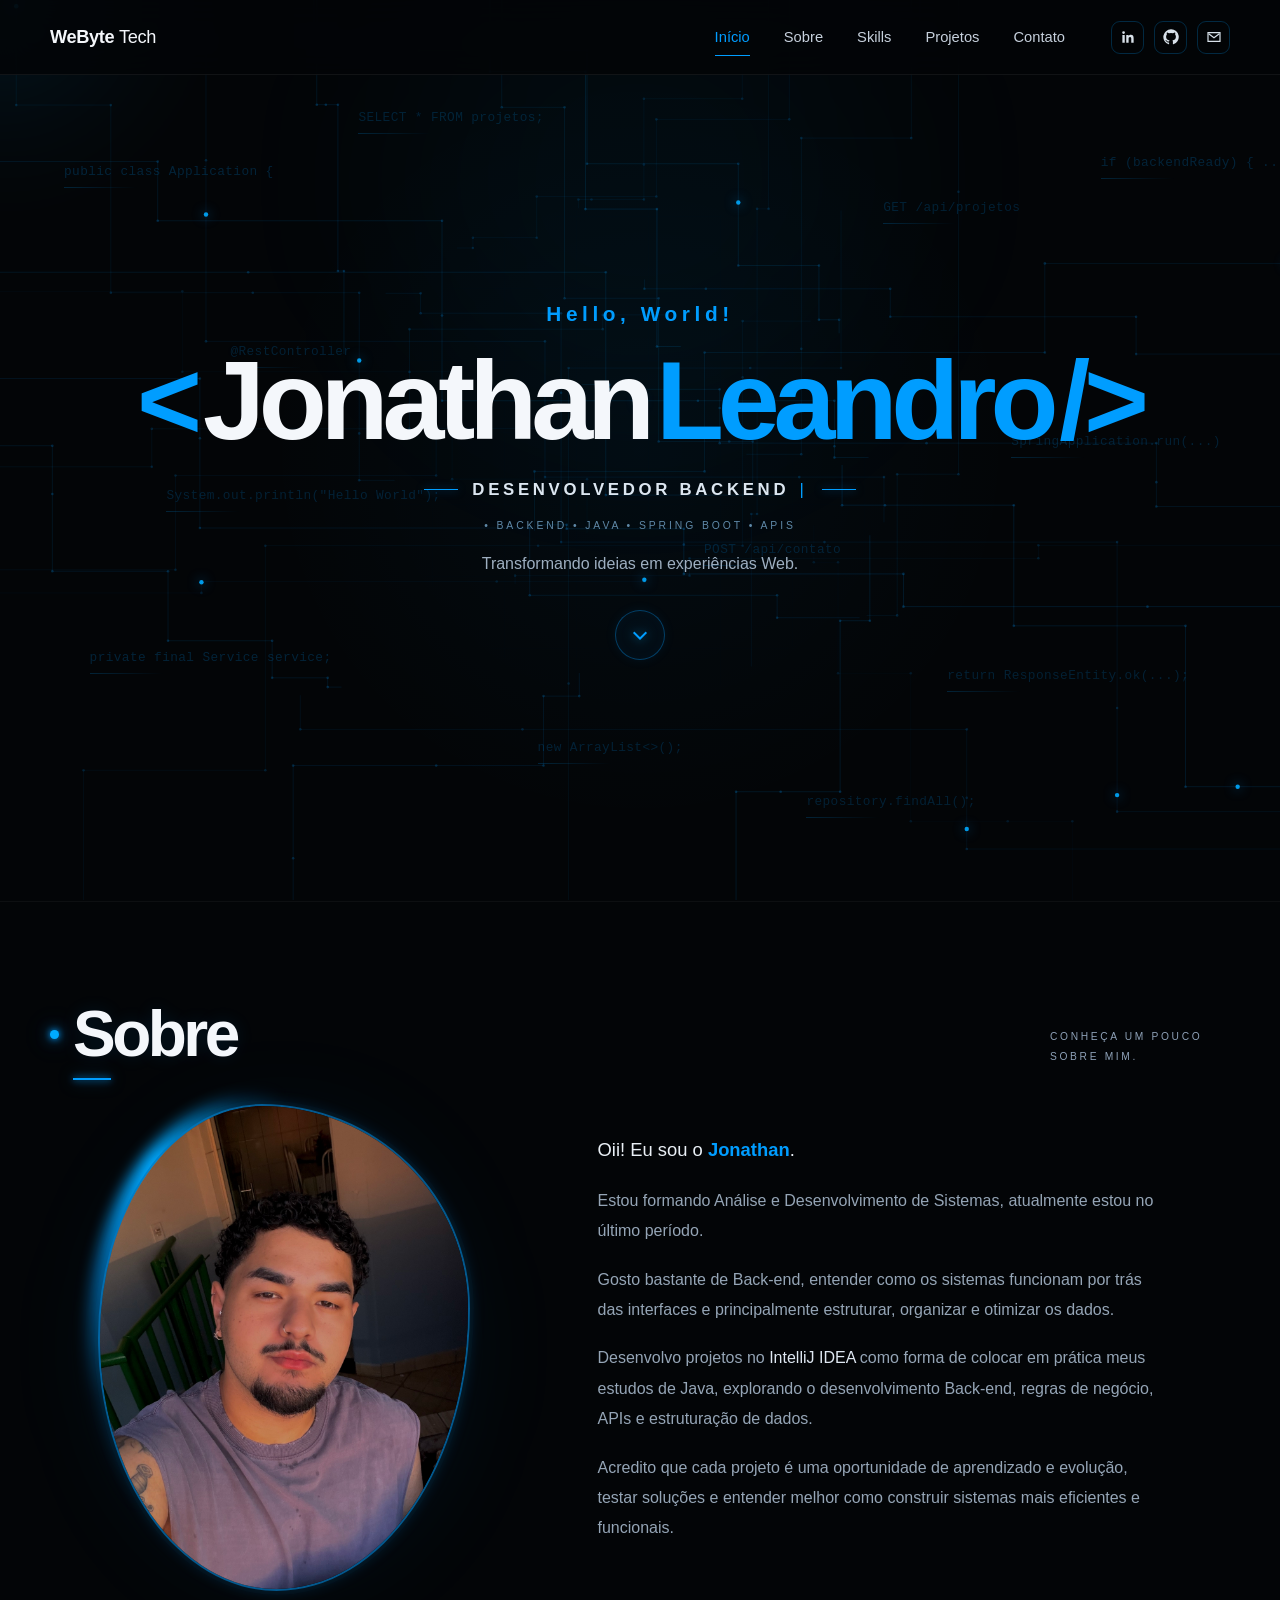
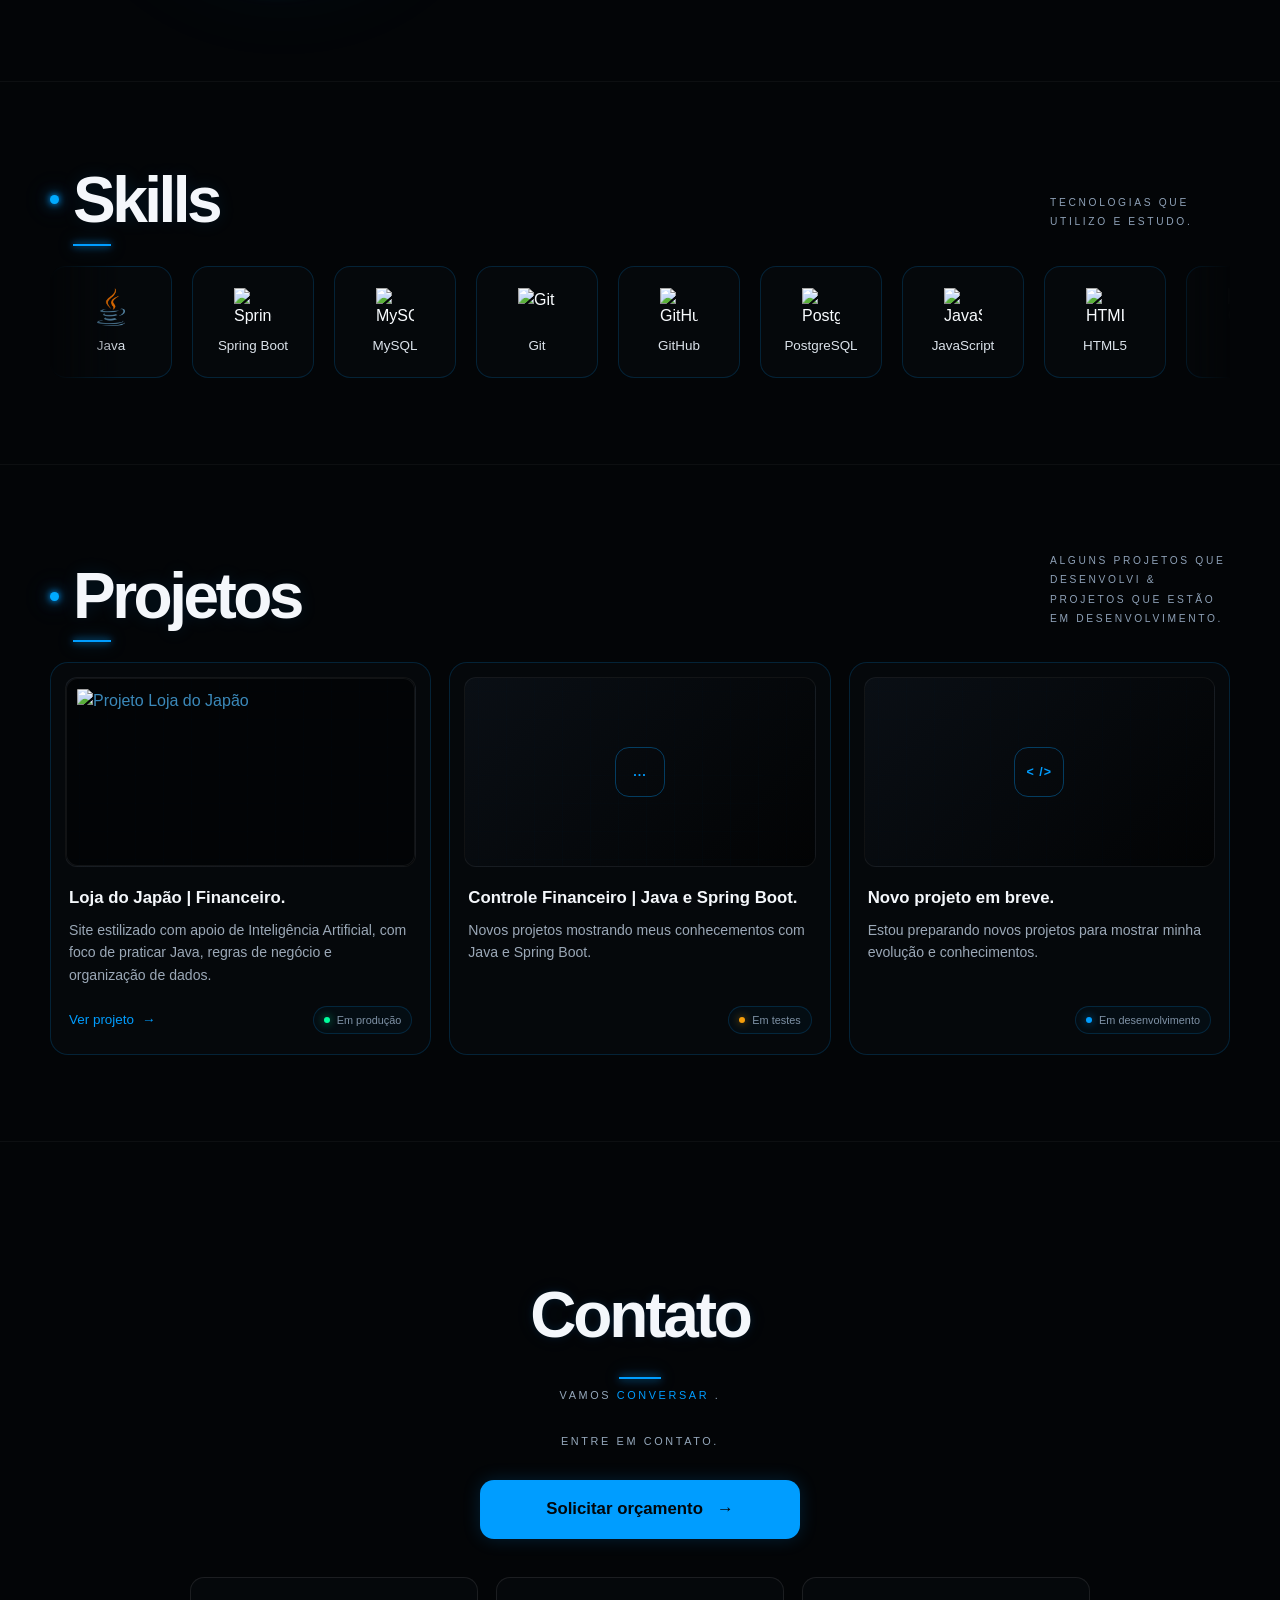
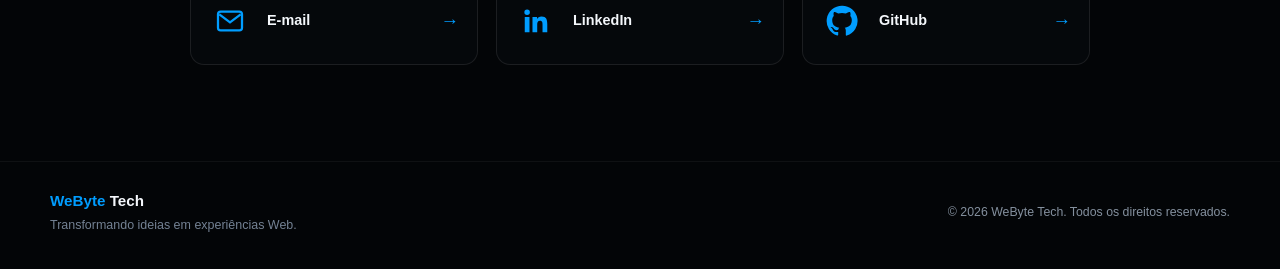
==== index.html @ cf33642e "faveicon att logo faveicon" ====
<!DOCTYPE html>
<html lang="pt-BR">

<head>
  <meta charset="UTF-8" />
  <meta name="viewport" content="width=device-width, initial-scale=1.0" />

  <meta
    name="description"
    content="Portfólio WeByte Tech — Desenvolvedor Backend Java."
  />

  <title>WeByteTech - Transformando Ideias em Experiências Web</title>

  <link rel="stylesheet" href="css/style.css" />
  <link rel="icon" href="imagens/Logotipo/logotipo_webyte.png" type="image/x-icon" />
</head>

<body>

  <div class="mouse-glow"></div>

  <!-- =========================
       FUNDO TECNOLÓGICO
  ========================== -->
  <div class="code-bg" aria-hidden="true">
    <canvas id="tech-background"></canvas>
  </div>


  <!-- =========================
       HEADER
  ========================== -->
  <header class="header">

    <div class="container nav">

      <!-- Logo -->
      <a
        class="brand"
        href="#inicio"
        aria-label="WeByte Tech"
      >

        <span>
          <span class="brand-blue">WeByte</span>
          <span class="brand-light">Tech</span>
        </span>
      </a>


      <!-- Menu -->
      <nav
        class="menu"
        aria-label="Navegação principal"
      >

        <a
          class="active"
          href="#inicio"
        >
          Início
        </a>

        <a href="#sobre">
          Sobre
        </a>

        <a href="#skills">
          Skills
        </a>

        <a href="#projetos">
          Projetos
        </a>

        <a href="#contato">
          Contato
        </a>

      </nav>


      <!-- Redes sociais -->
      <div
        class="header-socials"
        aria-label="Redes sociais"
      >

        <!-- LinkedIn -->
        <a
          class="header-social"
          href="https://www.linkedin.com/in/jonathan-leandroo"
          aria-label="LinkedIn"
        >

          <svg
            viewBox="0 0 24 24"
            aria-hidden="true"
          >
            <path
              d="M20.45 20.45h-3.56v-5.57c0-1.33-.03-3.04-1.85-3.04-1.85 0-2.13 1.45-2.13 2.94v5.67H9.36V9h3.41v1.56h.05c.47-.9 1.64-1.85 3.37-1.85 3.6 0 4.26 2.37 4.26 5.45v6.29zM5.34 7.43a2.07 2.07 0 1 1 0-4.14 2.07 2.07 0 0 1 0 4.14zM3.56 20.45h3.56V9H3.56v11.45z"
            />
          </svg>

        </a>


        <!-- GitHub -->
        <a
          class="header-social"
          href="https://github.com/jonathanleandroo"
          aria-label="GitHub"
        >

          <svg
            viewBox="0 0 24 24"
            aria-hidden="true"
          >
            <path
              d="M12 .5a11.5 11.5 0 0 0-3.64 22.41c.58.1.79-.25.79-.56v-2.16c-3.22.7-3.9-1.38-3.9-1.38-.53-1.34-1.28-1.7-1.28-1.7-1.05-.72.08-.7.08-.7 1.16.08 1.77 1.19 1.77 1.19 1.03 1.77 2.71 1.26 3.37.96.1-.75.4-1.26.74-1.55-2.57-.29-5.28-1.28-5.28-5.7 0-1.26.45-2.28 1.19-3.08-.12-.29-.52-1.46.11-3.04 0 0 .97-.31 3.17 1.18a10.9 10.9 0 0 1 5.77 0c2.2-1.49 3.17-1.18 3.17-1.18.63 1.58.23 2.75.11 3.04.74.8 1.19 1.82 1.19 3.08 0 4.43-2.72 5.4-5.3 5.69.42.36.79 1.08.79 2.18v3.23c0 .31.21.66.8.55A11.5 11.5 0 0 0 12 .5z"
            />
          </svg>

        </a>


        <!-- Gmail -->
        <a
          class="header-social"
          href="mailto:webytetech@outlook.com"
          aria-label="Gmail"
        >

          <svg
            class="mail-icon"
            viewBox="0 0 24 24"
            aria-hidden="true"
          >
            <path d="M3 5.5h18v13H3z" />
            <path d="m4 7 8 6 8-6" />
          </svg>

        </a>

      </div>

    </div>

  </header>


  <main>


    <!-- =========================
     INÍCIO
========================= -->

<section
  class="hero"
  id="inicio"
>

  <div class="container hero-inner reveal">

    <p class="hero-kicker">
      Hello, World!
    </p>


    <h1 class="hero-name">
      <span class="hero-angle">&lt;</span>
      Jonathan
      <span class="hero-blue"> Leandro</span>
      <span class="hero-angle">/&gt;</span>
    </h1>


    <div class="hero-stack">
      <span class="hero-stack-line"></span>

      <p class="hero-role">
        <span id="typing-text"></span>
        <span class="typing-cursor">|</span>
      </p>

      <span class="hero-stack-line"></span>
    </div>


    <p class="hero-tech">
      • BACKEND • JAVA • SPRING BOOT • APIS
    </p>


    <p class="hero-tagline">
      Transformando ideias em experiências Web.
    </p>


    <a
      href="#sobre"
      class="hero-arrow"
      aria-label="Ir para Sobre"
    >
      <span></span>
    </a>

  </div>

</section>

    <!-- =========================
         SOBRE
    ========================== -->
    <section
      class="section about-section"
      id="sobre"
    >

      <div class="container">


        <!-- Título -->
        <div class="section-head reveal">

          <div>
            <h2 class="section-title">
              Sobre
            </h2>

          </div>


          <div class="section-note">
            Conheça um pouco sobre mim.
          </div>

        </div>



        <!-- Conteúdo -->
        <div class="about-grid">


          <!-- Foto -->
          <div class="about-photo reveal">

            <div class="about-photo-placeholder">
              <img
                src="imagens/minha_foto/foto_jonathanleandro.jpg"
                alt="Foto de Jonathan Leandro"
              />
            </div>

          </div>



          <!-- Texto -->
          <div class="about-content reveal">

            <p>
              Oii! Eu sou o
              <strong>Jonathan</strong>.
            </p>
            <p>
              Estou formando Análise e Desenvolvimento de Sistemas, atualmente estou no último período.
            </p>
            <p>
              Gosto bastante de Back-end, entender como os sistemas funcionam por trás das interfaces e principalmente estruturar, organizar e otimizar os dados.
             </p>             
            <p>
              Desenvolvo projetos no <span>IntelliJ IDEA</span> como forma de colocar em prática meus estudos de Java, explorando o desenvolvimento Back-end, regras de negócio, APIs e estruturação de dados.
            </p>
            <p>
              Acredito que cada projeto é uma oportunidade de aprendizado e evolução, testar soluções e entender melhor como construir sistemas mais eficientes e funcionais.
            </p>

          </div>


        </div>

      </div>

    </section>



    <!-- =========================
         SKILLS
    ========================== -->
    <section
      class="section"
      id="skills"
    >

      <div class="container">


        <!-- Título -->
        <div class="section-head reveal">

          <div>
     
            <h2 class="section-title">
              Skills
            </h2>

          </div>


          <div class="section-note">
            Tecnologias que utilizo e estudo.
          </div>

        </div>



        <!-- Skills animadas -->
        <div
          class="skills-wrap reveal"
          aria-label="Tecnologias"
        >

          <div class="skills-track">


            <!-- Java -->
            <div class="skill-card">

              <img
                src="imagens/logo_skills/webyte-tech-completo.png"
                alt="Java"
              />

              <span class="skill-name">
                Java
              </span>

            </div>


            <!-- Spring Boot -->
            <div class="skill-card">

              <img
                src="https://cdn.simpleicons.org/spring/65b743"
                alt="Spring Boot"
              />

              <span class="skill-name">
                Spring Boot
              </span>

            </div>


            <!-- MySQL -->
            <div class="skill-card">

              <img
                src="https://cdn.simpleicons.org/mysql/009dff"
                alt="MySQL"
              />

              <span class="skill-name">
                MySQL
              </span>

            </div>


            <!-- Git -->
            <div class="skill-card">

              <img
                src="https://cdn.simpleicons.org/git/f05032"
                alt="Git"
              />

              <span class="skill-name">
                Git
              </span>

            </div>


            <!-- GitHub -->
            <div class="skill-card">

              <img
                src="https://cdn.simpleicons.org/github/f4f7fb"
                alt="GitHub"
              />

              <span class="skill-name">
                GitHub
              </span>

            </div>


            <!-- PostgreSQL -->
            <div class="skill-card">

              <img
                src="https://cdn.simpleicons.org/postgresql/4169E1"
                alt="PostgreSQL"
              />

              <span class="skill-name">
                PostgreSQL
              </span>

            </div>


            <!-- JavaScript -->
            <div class="skill-card">

              <img
                src="https://cdn.simpleicons.org/javascript/f7df1e"
                alt="JavaScript"
              />

              <span class="skill-name">
                JavaScript
              </span>

            </div>


            <!-- HTML -->
            <div class="skill-card">

              <img
                src="https://cdn.simpleicons.org/html5/e34f26"
                alt="HTML5"
              />

              <span class="skill-name">
                HTML5
              </span>

            </div>


            <!-- CSS -->
            <div class="skill-card">

              <img
                src="https://cdn.simpleicons.org/css/1572b6"
                alt="CSS3"
              />

              <span class="skill-name">
                CSS3
              </span>

            </div>



            <!-- =====================
                 REPETIÇÃO DAS SKILLS
                 PARA A ANIMAÇÃO
            ====================== -->


            <div class="skill-card">

              <img
                src="imagens/logo_skills/webyte-tech-completo.png"
                alt="Java"
              />

              <span class="skill-name">
                Java
              </span>

            </div>


            <div class="skill-card">

              <img
                src="https://cdn.simpleicons.org/spring/65b743"
                alt="Spring Boot"
              />

              <span class="skill-name">
                Spring Boot
              </span>

            </div>


            <div class="skill-card">

              <img
                src="https://cdn.simpleicons.org/mysql/009dff"
                alt="MySQL"
              />

              <span class="skill-name">
                MySQL
              </span>

            </div>


            <div class="skill-card">

              <img
                src="https://cdn.simpleicons.org/git/f05032"
                alt="Git"
              />

              <span class="skill-name">
                Git
              </span>

            </div>


            <div class="skill-card">

              <img
                src="https://cdn.simpleicons.org/github/f4f7fb"
                alt="GitHub"
              />

              <span class="skill-name">
                GitHub
              </span>

            </div>


            <div class="skill-card">

              <img
                src="https://cdn.simpleicons.org/postgresql/4169E1"
                alt="PostgreSQL"
              />

              <span class="skill-name">
                PostgreSQL
              </span>

            </div>


            <div class="skill-card">

              <img
                src="https://cdn.simpleicons.org/javascript/f7df1e"
                alt="JavaScript"
              />

              <span class="skill-name">
                JavaScript
              </span>

            </div>


            <div class="skill-card">

              <img
                src="https://cdn.simpleicons.org/html5/e34f26"
                alt="HTML5"
              />

              <span class="skill-name">
                HTML5
              </span>

            </div>


            <div class="skill-card">

              <img
                src="https://cdn.simpleicons.org/css/1572b6"
                alt="CSS3"
              />

              <span class="skill-name">
                CSS3
              </span>

            </div>

          </div>

        </div>

      </div>

    </section>



    <!-- =========================
         PROJETOS
    ========================== -->
    <section
      class="section"
      id="projetos"
    >

      <div class="container">


        <!-- Título -->
        <div class="section-head reveal">

          <div>      
            <h2 class="section-title">
              Projetos
            </h2>

          </div>


          <div class="section-note">
            Alguns projetos que desenvolvi & projetos que estão em desenvolvimento.
          </div>

        </div>



        <!-- Cards -->
        <div class="projects-grid">


          <!-- Projeto 01 -->
          <article class="project-card reveal">

            <div class="project-media">  
              <img
                src="imagens/captura_projetos/Captura de Tela 2026-09-18 às 23.21.45.png"
                alt="Projeto Loja do Japão"    
                >
            </div>


            <div class="project-content">

              <h3 class="project-title">
                Loja do Japão | Financeiro.
              </h3>


              <p class="project-text">
                Site estilizado com apoio de Inteligência Artificial, com foco de praticar Java, regras de negócio e organização de dados.
              </p>


              <div class="project-footer">

                <a
                  class="project-link"
                  href="https://jleandrox.github.io/lojadojapao/"
                  target="_blank"
                  rel="noopener noreferrer"
                >
                  Ver projeto
                  <span>→</span>
                </a>


                <span class="project-status production">
                  Em produção
                </span>

              </div>

            </div>

          </article>



          <!-- Projeto 02 -->
          <article class="project-card reveal">

            <div class="project-media">

              <div class="project-media-icon">
                ...
              </div>

            </div>


            <div class="project-content">

              <h3 class="project-title">
                Controle Financeiro | Java e Spring Boot.
              </h3>

              <p class="project-text">
                Novos projetos mostrando meus conhecementos com Java e Spring Boot.
              </p>


              <div class="project-footer">

                <span class="project-status testing">
                  Em testes
                </span>

              </div>

            </div>

          </article>



          <!-- Projeto 03 -->
          <article class="project-card reveal">

            <div class="project-media">

              <div class="project-media-icon">
                < />
              </div>

            </div>


            <div class="project-content">

              <h3 class="project-title">
                Novo projeto em breve.
              </h3>


              <p class="project-text">
               Estou preparando novos projetos para mostrar minha evolução e conhecimentos.
              </p>


              <div class="project-footer">
               
                <span class="project-status">
                  Em desenvolvimento
                </span>

              </div>

            </div>

          </article>


        </div>

      </div>

    </section>



    <!-- =========================
         CONTATO
    ========================== -->
    <section
      class="section"
      id="contato"
      
    >

      <div class="container">

        <div class="contact-shell reveal">


          <!-- Título -->
          <div class="contact-top">  
            <h2 class="contact-title">
              Contato
            </h2>


            <div class="contact-description">
              Vamos
              <span class="contact-accent">
                conversar
              </span>.
            </div>


            <p class="contact-description contact-subline">
              Entre em contato.
            </p>

          </div>



          <!-- Links -->
          <!-- Botão principal -->
<div class="contact-cta reveal">

    <a
        href="orcamento.html"
        class="budget-button"
    >
        Solicitar orçamento
        <span>→</span>
    </a>

</div>


<!-- Redes sociais -->
<div class="contact-grid reveal">

    <!-- E-mail -->
    <a
        class="contact-card"
        href="mailto:webytetech@outlook.com"
        aria-label="Enviar e-mail"
    >

        <div class="contact-icon">

            <svg
                class="mail"
                viewBox="0 0 24 24"
                aria-hidden="true"
            >
                <rect
                    x="3"
                    y="5"
                    width="18"
                    height="14"
                    rx="2"
                />

                <path d="m4 7 8 6 8-6" />
            </svg>

        </div>

        <div class="contact-label">
            E-mail
        </div>

        <div class="contact-arrow">
            →
        </div>

    </a>


    <!-- LinkedIn -->
    <a
        class="contact-card"
        href="https://www.linkedin.com/in/jonathan-leandroo"
        target="_blank"
        rel="noopener noreferrer"
        aria-label="Abrir LinkedIn"
    >

        <div class="contact-icon">

            <svg
                viewBox="0 0 24 24"
                aria-hidden="true"
            >
                <path
                    d="M20.45 20.45h-3.56v-5.57c0-1.33-.03-3.04-1.85-3.04-1.85 0-2.13 1.45-2.13 2.94v5.67H9.36V9h3.41v1.56h.05c.47-.9 1.64-1.85 3.37-1.85 3.6 0 4.26 2.37 4.26 5.45v6.29zM5.34 7.43a2.07 2.07 0 1 1 0-4.14 2.07 2.07 0 0 1 0 4.14zM3.56 20.45h3.56V9H3.56v11.45z"
                />
            </svg>

        </div>

        <div class="contact-label">
            LinkedIn
        </div>

        <div class="contact-arrow">
            →
        </div>

    </a>


    <!-- GitHub -->
    <a
        class="contact-card"
        href="https://github.com/jleandrox"
        target="_blank"
        rel="noopener noreferrer"
        aria-label="Abrir GitHub"
    >

        <div class="contact-icon">

            <svg
                viewBox="0 0 24 24"
                aria-hidden="true"
            >
                <path
                    d="M12 .5a11.5 11.5 0 0 0-3.64 22.41c.58.1.79-.25.79-.56v-2.16c-3.22.7-3.9-1.38-3.9-1.38-.53-1.34-1.28-1.7-1.28-1.7-1.05-.72.08-.7.08-.7 1.16.08 1.77 1.19 1.77 1.19 1.03 1.77 2.71 1.26 3.37.96.1-.75.4-1.26.74-1.55-2.57-.29-5.28-1.28-5.28-5.7 0-1.26.45-2.28 1.19-3.08 0-.29-.52-1.46.11-3.04 0 0 .97-.31 3.17 1.18a10.9 10.9 0 0 1 5.77 0c2.2-1.49 3.17-1.18 3.17-1.18.63 1.58.23 2.75.11 3.04.74.8 1.19 1.82 1.19 3.08 0 4.43-2.72 5.4-5.3 5.69.42.36.79 1.08.79 2.18v3.23c0 .31.21.66.8.55A11.5 11.5 0 0 0 12 .5z"
                />
            </svg>

        </div>

        <div class="contact-label">
            GitHub
        </div>

        <div class="contact-arrow">
            →
        </div>

    </a>

</div>

          </div>

        </div>

      </div>

    </section>

  </main>



  <!-- =========================
       FOOTER
  ========================== -->
  <footer class="footer">

    <div class="container footer-inner">


      <div>

        <div class="footer-brand">
          <span>WeByte</span>
          Tech
        </div>


        <div class="footer-text">
          Transformando ideias em experiências Web.
        </div>

      </div>


      <div class="copyright">
        © 2026 WeByte Tech.
        Todos os direitos reservados.
      </div>


    </div>

  </footer>



  <!-- JavaScript -->
  <script
    src="js/script.js"
    defer
  ></script>

</body>

</html>
---- css/style.css ----
:root {
  --bg: #030507;
  --bg-soft: #070a0e;
  --text: #f4f7fb;
  --muted: #9ba8b7;

  --blue: #009dff;
  --blue-soft: rgba(0, 157, 255, .12);

  --line: rgba(0, 157, 255, .20);
  --card: rgba(5, 9, 14, .88);

  --max: 1180px;
}


/* =========================
   RESET
========================= */

* {
  box-sizing: border-box;
}

html {
  scroll-behavior: smooth;
}

body {
  margin: 0;

  background: var(--bg);
  color: var(--text);

  font-family:
    Inter,
    ui-sans-serif,
    -apple-system,
    BlinkMacSystemFont,
    "Segoe UI",
    Roboto,
    Helvetica,
    Arial,
    sans-serif;

  line-height: 1.5;

  overflow-x: hidden;
}

a {
  color: inherit;
  text-decoration: none;
}

img {
  max-width: 100%;
  display: block;
}

button {
  font: inherit;
}


/* =========================
   CONTAINER
========================= */

.container {
  width: min(
    calc(100% - 48px),
    var(--max)
  );

  margin-inline: auto;
}


/* =========================
   HEADER
========================= */

.header {
  position: sticky;

  top: 0;

  z-index: 20;

  border-bottom:
    1px solid rgba(255, 255, 255, .06);

  background:
    rgba(3, 5, 7, .88);

  backdrop-filter:
    blur(16px);
}

.nav {
  height: 74px;

  display: flex;

  align-items: center;
  justify-content: space-between;

  gap: 28px;
}


/* Logo */

.brand {
  display: flex;

  align-items: center;

  gap: 12px;

  font-size: 1.14rem;

  font-weight: 700;

  letter-spacing: -.02em;

  white-space: nowrap;
}

.brand-mark {
  color: var(--blue);

  font-weight: 800;

  font-size: 1.45rem;
}

.brand-blue {
  color: var(--blue);
}

.brand-light {
  color: #e8edf4;

  font-weight: 500;
}


/* Menu */

.menu {
  display: flex;

  align-items: center;
  justify-content: center;

  gap: 34px;

  margin-left: auto;
  margin-right: 18px;

  font-size: .92rem;

  color: #c6d0dc;
}

.menu a {
  position: relative;

  padding: 8px 0;

  transition:
    color .2s ease;
}

.menu a::after {
  content: "";

  position: absolute;

  left: 0;
  right: 0;
  bottom: 0;

  height: 1px;

  transform:
    scaleX(0);

  transform-origin:
    center;

  background:
    var(--blue);

  transition:
    transform .2s ease;
}

.menu a:hover,
.menu a.active {
  color:
    var(--blue);
}

.menu a:hover::after,
.menu a.active::after {
  transform:
    scaleX(1);
}


/* Redes sociais */

.header-socials {
  display: flex;

  gap: 10px;
}

.header-social {
  width: 33px;
  height: 33px;

  display: grid;

  place-items: center;

  border:
    1px solid rgba(0, 157, 255, .24);

  border-radius: 9px;

  color:
    #d8e1ea;

  transition:
    .2s ease;
}

.header-social:hover {
  color:
    var(--blue);

  border-color:
    rgba(0, 157, 255, .6);

  transform:
    translateY(-2px);
}

.header-social svg {
  width: 16px;
  height: 16px;

  fill:
    currentColor;
}

.mail-icon {
  fill:
    none !important;

  stroke:
    currentColor;

  stroke-width:
    1.8;
}


/* =========================
   SEÇÕES
========================= */

section {
  scroll-margin-top:
    100px;
}

.section {
  padding:
    86px 0;

  border-top:
    1px solid rgba(255, 255, 255, .045);
}

.section-head {
  display: flex;

  align-items: end;

  justify-content:
    space-between;

  gap:
    28px;

  margin-bottom:
    34px;
}

.section-label {
  display: flex;

  align-items: center;

  gap:
    12px;

  margin-bottom:
    8px;

  color:
    var(--blue);

  font-size:
    .7rem;

  letter-spacing:
    .25em;

  text-transform:
    uppercase;
}

.section-label::after {
  content:
    "";

  width:
    26px;

  height:
    1px;

  background:
    var(--blue);
}

.section-title {
  margin:
    0;

  font-size:
    clamp(2rem, 4vw, 3.2rem);

  line-height:
    1;

  letter-spacing:
    -.04em;
}

.section-note {
  max-width:
    180px;

  color:
    #8ea1b7;

  font-size:
    .64rem;

  letter-spacing:
    .26em;

  text-transform:
    uppercase;

  line-height:
    1.9;
}


/* =========================
   INÍCIO / HERO
========================= */

.hero {
  min-height:
    calc(100vh - 74px);

  display:
    grid;

  place-items:
    center;

  text-align:
    center;

  padding:
    72px 0 90px;

  position:
    relative;

  isolation:
    isolate;
}

.hero::before {
  display:
    none;
}

.hero-inner {
  max-width:
    920px;
}

.hero-kicker {
  margin:
    0 0 20px;

  color:
    var(--blue);

  font-size:
    clamp(1rem, 2vw, 1.3rem);

  letter-spacing:
    .22em;

  font-weight:
    600;
}

.hero h1 {
  margin:
    0;

  font-size:
    clamp(3.4rem, 8.7vw, 7.2rem);

  line-height:
    .93;

  letter-spacing:
    -.055em;

  font-weight:
    800;
}

.hero h1 span {
  color:
    var(--blue);

  text-shadow:
    none;
}

.hero-role {
  margin:
    23px 0 0;

  color:
    #dce6f0;

  font-size:
    clamp(.92rem, 2vw, 1.15rem);

  letter-spacing:
    .22em;

  text-transform:
    uppercase;

  font-weight:
    600;
}

.hero-tagline {
  margin:
    22px auto 0;

  max-width:
    560px;

  color:
    #9eafc1;

  font-size:
    1rem;
}

/* =========================
   SETA DO HERO
========================= */

.hero-arrow {
    width: 50px;
    height: 50px;
    margin: 34px auto 0;

    display: flex;
    align-items: center;
    justify-content: center;

    border: 1px solid rgba(0, 157, 255, 0.35);
    border-radius: 50%;

    background: rgba(0, 157, 255, 0.04);

    box-shadow:
        0 0 12px rgba(0, 157, 255, 0.08),
        inset 0 0 12px rgba(0, 157, 255, 0.03);

    transition: all 0.3s ease;

    animation: hero-arrow-float 2.2s ease-in-out infinite;
}

.hero-arrow span {
    width: 10px;
    height: 10px;

    border-right: 2px solid var(--blue);
    border-bottom: 2px solid var(--blue);

    transform: rotate(45deg);
    margin-top: -4px;

    filter: drop-shadow(0 0 5px rgba(0, 157, 255, 0.6));
}

.hero-arrow:hover {
    border-color: rgba(0, 157, 255, 0.8);

    background: rgba(0, 157, 255, 0.08);

    box-shadow:
        0 0 18px rgba(0, 157, 255, 0.18),
        inset 0 0 14px rgba(0, 157, 255, 0.05);

    transform: translateY(3px);
}

@keyframes hero-arrow-float {
    0%, 100% {
        transform: translateY(0);
    }

    50% {
        transform: translateY(7px);
    }
}

@keyframes float {
  50% {
    transform:
      translateY(6px);
  }
}


/* =========================
   EFEITO DE DIGITAÇÃO
========================= */

.typing-cursor {
  color:
    var(--blue);

  font-weight:
    400;

  margin-left:
    2px;

  animation:
    blink .8s infinite;
}

@keyframes blink {

  0%,
  50% {
    opacity:
      1;
  }

  51%,
  100% {
    opacity:
      0;
  }
}


/* =========================
   SOBRE
========================= */

.about-section {
  padding-top:
    100px;
}

.about-grid {
  display:
    grid;

  grid-template-columns:
    .85fr 1.15fr;

  align-items:
    center;

  gap:
    80px;
}


/* Foto */

.about-photo {
  width:
    100%;
}


/* Foto orgânica */

.about-photo-placeholder {
  position:
    relative;

  width:
    100%;

  max-width:
    380px;

  aspect-ratio:
    4 / 5;

  margin:
    0 auto;

  display:
    grid;

  place-items:
    center;

  background:
    #05080b;

  border-radius:
    44% 56% 52% 48% /
    48% 42% 58% 52%;

  z-index:
    1;
}


/* Luz azul animada */

.about-photo-placeholder::before {
  content:
    "";

  position:
    absolute;

  inset:
    -7px;

  border-radius:
    inherit;

  background:
    conic-gradient(
      from 0deg,
      transparent 0deg,
      transparent 220deg,
      rgba(0, 157, 255, .08) 255deg,
      rgba(0, 157, 255, .55) 295deg,
      #00aaff 325deg,
      rgba(0, 157, 255, .15) 350deg,
      transparent 360deg
    );

  filter:
    blur(7px);

  animation:
    photo-glow 5s linear infinite;

  z-index:
    -2;
}


/* Brilho difuso */

.about-photo-placeholder::after {
  content:
    "";

  position:
    absolute;

  width:
    85%;

  height:
    85%;

  border-radius:
    50%;

  background:
    rgba(0, 157, 255, .10);

  filter:
    blur(55px);

  animation:
    photo-pulse 4s ease-in-out infinite;

  z-index:
    -3;
}


/* Imagem */

.about-photo-placeholder img {
  width:
    calc(100% - 8px);

  height:
    calc(100% - 8px);

  display:
    block;

  object-fit:
    cover;

  border-radius:
    44% 56% 52% 48% /
    48% 42% 58% 52%;

  border:
    2px solid rgba(4, 122, 196, .7);

  box-shadow:
    0 0 15px rgba(0, 157, 255, .18);

  position:
    relative;

  z-index:
    2;
}


/* Movimento da luz */

@keyframes photo-glow {

  from {
    transform:
      rotate(0deg);
  }

  to {
    transform:
      rotate(360deg);
  }
}


/* Pulsação */

@keyframes photo-pulse {

  0%,
  100% {
    opacity:
      .45;

    transform:
      scale(.95);
  }

  50% {
    opacity:
      .75;

    transform:
      scale(1.05);
  }
}


/* Texto */

.about-content {
  max-width:
    560px;
}

.about-content p {
  margin:
    0 0 18px;

  color:
    #95a5b6;

  font-size:
    1rem;

  line-height:
    1.9;
}

.about-content p:first-child {
  color:
    #eaf0f6;

  font-size:
    1.15rem;
}

.about-content strong {
  color:
    var(--blue);
}

.about-content span {
  color:
    #dfe8f2;
}


/* =========================
   SKILLS
========================= */

.skills-wrap {
  position:
    relative;

  overflow:
    hidden;

  padding:
    12 0 14px;

  -webkit-mask-image:
    linear-gradient(
      to right,
      transparent,
      black 6%,
      black 94%,
      transparent
    );

  mask-image:
    linear-gradient(
      to right,
      transparent,
      black 6%,
      black 94%,
      transparent
    );
}

.skills-track {
  display:
    flex;

  width:
    max-content;

  gap:
    20px;

  animation:
    skills-scroll
    28s linear infinite;
}

.skills-wrap:hover
.skills-track {
  animation-play-state:
    paused;
}

@keyframes skills-scroll {

  from {
    transform:
      translateX(0);
  }

  to {
    transform:
      translateX(
        calc(-50% - 10px)
      );
  }
}

.skill-card {
  width:
    122px;

  height:
    112px;

  flex:
    0 0 122px;

  border:
    1px solid rgba(0, 157, 255, .18);

  border-radius:
    16px;

  background:
    #05080b;

  display:
    flex;

  flex-direction:
    column;

  align-items:
    center;

  justify-content:
    center;

  gap:
    10px;

  transition:
    .25s ease;
}

.skill-card:hover {

    border-color:
        rgba(0,157,255,.75);

    box-shadow:
        0 0 18px rgba(0,157,255,.15),
        0 14px 32px rgba(0,157,255,.10);
}

.skill-card img {
  width:
    38px;

  height:
    38px;

  object-fit:
    contain;

  filter:
    brightness(1.02);
}

.skill-name {
  font-size:
    .84rem;

  color:
    #dce3eb;
}

.skills-subline {
  margin-top:
    24px;

  text-align:
    center;

  color:
    #617286;

  font-size:
    .62rem;

  letter-spacing:
    .32em;

  text-transform:
    uppercase;
}


/* =========================
   PROJETOS
========================= */

.projects-grid {
  display:
    grid;

  grid-template-columns:
    repeat(3, 1fr);

  gap:
    18px;

  align-items:
    stretch;
}

.project-card {
  padding:
    14px;

  border:
    1px solid rgba(0,157,255,.18);

  border-radius:
    18px;

  background:
    #05080b;

  transition:
    .25s ease;

  display:
    flex;

  flex-direction:
    column;

  height:
    100%;
}

.project-card:hover {
    transform:
        translateY(-8px);

    border-color:
        rgba(0,157,255,.65);

    box-shadow:
        0 12px 35px
        rgba(0,157,255,.10);
}


/* Imagem */

.project-media {
    width: 100%;
    height: 190px;

    border:
        1px solid rgba(255, 255, 255, .06);

    border-radius:
        12px;

    overflow:
        hidden;

    background:
        linear-gradient(
            135deg,
            #0a0f15,
            #020304
        );

    display:
        grid;

    place-items:
        center;

    color:
        #3b89ba;

    position:
        relative;

    flex-shrink:
        0;
}

.project-media img {
    width: 100%;
    height: 100%;

    display: block;

    object-fit: contain;

    object-position: center;

    padding: 10px;

    border: 1px solid rgba(255, 255, 255, .06);

    border-radius: 12px;

    background: #020406;

    display: grid;
    place-items: center;

    flex-shrink: 0;
}

.project-media::before {
  content:
    "";

  position:
    absolute;

  inset:
    0;

  background:
    linear-gradient(
      90deg,
      transparent 48%,
      rgba(0,157,255,.16) 49%,
      transparent 50%
    ),
    linear-gradient(
      transparent 48%,
      rgba(0,157,255,.11) 49%,
      transparent 50%
    );

  background-size:
    28px 28px;

  opacity:
    .35;
}

.project-media-icon {
  position:
    relative;

  width:
    50px;

  height:
    50px;

  border:
    1px solid rgba(0,157,255,.35);

  border-radius:
    14px;

  display:
    grid;

  place-items:
    center;

  color:
    var(--blue);

  font-weight:
    800;

  letter-spacing:
    .08em;

  font-size:
    .78rem;
}


/* Conteúdo */

.project-content {
  padding:
    18px 4px 4px;

  display:
    flex;

  flex-direction:
    column;

  flex:
    1;
}

.project-title {
  margin:
    0;

  font-size:
    1.05rem;
}

.project-text {
    margin: 8px 0 18px;
    color: var(--muted);
    font-size: .88rem;
    line-height: 1.6;
    min-height: 0;
}

/* Rodapé */

.project-footer {
  margin-top:
    auto;

  min-height:
    32px;

  display:
    flex;

  align-items:
    center;

  justify-content:
    space-between;

  gap:
    12px;
}




/* Link */

.project-link {
  display:
    inline-flex;

  align-items:
    center;

  gap:
    8px;

  color:
    var(--blue);

  font-size:
    .84rem;
}

.project-link span {
  transition:
    transform .2s ease;
}

.project-link:hover span {
  transform:
    translateX(4px);
}


/* Status */

.project-status {
  margin-left:
    auto;

  height:
    28px;

  display:
    inline-flex;

  align-items:
    center;

  justify-content:
    center;

  gap:
    7px;

  padding:
    6px 10px;

  border:
    1px solid rgba(0,157,255,.18);

  border-radius:
    999px;

  color:
    #7f92a6;

  background:
    rgba(0,157,255,.035);

  font-size:
    .68rem;

  line-height:
    1;

  white-space:
    nowrap;

  flex-shrink:
    0;
}


/* Bolinha */

.project-status::before {
  content:
    "";

  width:
    6px;

  height:
    6px;

  flex-shrink:
    0;

  border-radius:
    50%;

  background:
    var(--blue);

  box-shadow:
    0 0 8px
    rgba(0,157,255,.65);
}


/* Produção */

.project-status.production::before {
  background:
    #00ff9d;

  box-shadow:
    0 0 8px
    rgba(0,255,157,.65);
}


/* Testes */

.project-status.testing::before {
  background:
    #f59e0b;

  box-shadow:
    0 0 8px
    rgba(245,158,11,.65);
}


/* =========================
   CONTATO
========================= */

.contact-shell {
  padding:
    34px 0 10px;
}

.contact-top {
  text-align:
    center;
}

.contact-top .section-label {
  justify-content:
    center;
}

.contact-top
.section-label::after {
  display:
    none;
}

.contact-title {
  margin:
    5px 0 0;

  font-size:
    clamp(2.7rem, 5vw, 4.5rem);

  letter-spacing:
    -.05em;
}

.contact-title span {
  color:
    var(--blue);
}

.contact-description {
  margin:
    8px 0 30px;

  color:
    #95a8bb;

  letter-spacing:
    .24em;

  text-transform:
    uppercase;

  font-size:
    .68rem;
}

.contact-accent {
  color:
    var(--blue);
}

.contact-subline {
  margin-top:
    0;
}

.contact-grid {
  display:
    grid;

  grid-template-columns:
    repeat(3, 1fr);

  gap:
    18px;

  max-width:
    900px;

  margin:
    0 auto;
}

.contact-card {
  min-height:
    88px;

  padding:
    0 18px;

  display:
    flex;

  align-items:
    center;

  gap:
    16px;

  border:
    1px solid rgba(255,255,255,.09);

  border-radius:
    14px;

  background:
    #05080b;

  transition:
    .25s ease;
}

.contact-card:hover {
  transform:
    translateY(-3px);

  border-color:
    rgba(0,157,255,.48);

  background:
    #070b10;
}

.contact-icon {
  width:
    42px;

  height:
    42px;

  flex:
    0 0 42px;

  display:
    grid;

  place-items:
    center;

  color:
    var(--blue);
}

.contact-icon svg {
  width:
    32px;

  height:
    32px;

  fill:
    currentColor;
}

.contact-icon .mail {
  fill:
    none;

  stroke:
    currentColor;

  stroke-width:
    1.7;
}

.contact-label {
  font-size:
    .9rem;

  font-weight:
    700;
}

.contact-value {
  margin-top:
    2px;

  color:
    #8291a1;

  font-size:
    .75rem;
}

.contact-arrow {
  margin-left:
    auto;

  color:
    var(--blue);

  font-size:
    1.15rem;
}


/* =========================
   FOOTER
========================= */

.footer {
  position:
    relative;

  z-index:
    1;

  padding:
    28px 0 34px;

  border-top:
    1px solid rgba(255,255,255,.05);
}

.footer-inner {
  display:
    flex;

  align-items:
    center;

  justify-content:
    space-between;

  gap:
    20px;
}

.footer-brand {
  font-size:
    .95rem;

  font-weight:
    700;
}

.footer-brand span {
  color:
    var(--blue);
}

.footer-text {
  color:
    #748294;

  font-size:
    .78rem;

  margin-top:
    4px;
}

.copyright {
  color:
    #84909e;

  font-size:
    .77rem;
}


/* =========================
   REVEAL
========================= */

.reveal {
    opacity: 0;
    transform: translateY(30px) scale(.98);

    transition:
        opacity .8s ease,
        transform .8s cubic-bezier(.2,.7,.2,1);
}

.reveal.visible {
    opacity: 1;
    transform: translateY(0) scale(1);
}

.reveal.visible {
  opacity:
    1;

  transform:
    translateY(0);
}


/* =========================
   FUNDO TECNOLÓGICO
========================= */

.code-bg {
    position: fixed;
    inset: 0;
    z-index: 0;
    overflow: hidden;
    pointer-events: none;

    background:
        radial-gradient(
            circle at 50% 20%,
            rgba(0, 157, 255, .10),
            transparent 38%
        ),
        radial-gradient(
            circle at 10% 80%,
            rgba(0, 157, 255, .06),
            transparent 30%
        ),
        radial-gradient(
            circle at 90% 65%,
            rgba(0, 120, 255, .05),
            transparent 28%
        ),
        #030507;
}


/* Grade */

.code-bg::before {
  content:
    "";

  position:
    absolute;

  inset:
    0;

  opacity:
    .13;

  background-image:
    linear-gradient(
      rgba(0,157,255,.045) 1px,
      transparent 1px
    ),
    linear-gradient(
      90deg,
      rgba(0,157,255,.045) 1px,
      transparent 1px
    );

  background-size:
    72px 72px;

  mask-image:
    radial-gradient(
      circle at center,
      black 10%,
      transparent 78%
    );
}


/* Código */

.code-snippet {
  position:
    absolute;

  color:
    rgba(0,157,255,.18);

  font-family:
    "SFMono-Regular",
    Consolas,
    "Liberation Mono",
    monospace;

  font-size:
    .8rem;

  letter-spacing:
    .03em;

  white-space:
    nowrap;

  user-select:
    none;

  filter:
    blur(.1px);

  text-shadow:
    0 0 18px
    rgba(0,157,255,.08);

  animation:
    code-float
    var(--duration, 6s)
    ease-in-out
    infinite
    alternate;
}

.code-snippet::after {
  content:
    "";

  display:
    block;

  width:
    74px;

  height:
    1px;

  margin-top:
    6px;

  background:
    linear-gradient(
      90deg,
      rgba(0,157,255,.2),
      transparent
    );
}

.code-snippet.accent {
  color:
    rgba(0,157,255,.2);
}


/* Movimento do código */

@keyframes code-float {

  from {
    transform:
      translate3d(0, 0, 0);
  }

  to {
    transform:
      translate3d(
        35px,
        -35px,
        0
      );
  }
}


/* =========================
   RESPONSIVO
========================= */

@media (max-width: 960px) {

  .menu {
    gap:
      20px;

    margin-right:
      0;
  }

  .header-socials {
    display:
      none;
  }

  .projects-grid,
  .contact-grid {
    grid-template-columns:
      1fr;
  }

  .contact-card {
    max-width:
      520px;

    width:
      100%;

    margin:
      0 auto;
  }

  .section-head {
    align-items:
      start;
  }

  .about-grid {
    grid-template-columns:
      1fr;

    gap:
      45px;
  }

  .about-photo-placeholder {
    max-width:
      360px;
  }

  .about-content {
    max-width:
      650px;

    margin:
      0 auto;
  }
}


@media (max-width: 720px) {

  .container {
    width:
      min(
        calc(100% - 28px),
        var(--max)
      );
  }

  .nav {
    height:
      68px;
  }

  .brand {
    font-size:
      1rem;
  }

  .menu {
    gap:
      14px;

    font-size:
      .8rem;
  }

  .hero {
    min-height:
      72vh;

    padding:
      54px 0 70px;
  }

  .hero h1 {
    font-size:
      clamp(
        2.8rem,
        15vw,
        5rem
      );
  }

  .hero-role {
    letter-spacing:
      .14em;
  }

  .section {
    padding:
      65px 0;
  }

  .section-head {
    display:
      block;
  }

  .section-note {
    margin-top:
      16px;

    max-width:
      240px;
  }


  /* Sobre */

  .about-grid {
    gap:
      35px;
  }

  .about-photo-placeholder {
    max-width:
      300px;

    border-radius:
      16px;
  }

  .about-content {
    text-align:
      center;
  }

  .about-content p {
    font-size:
      .92rem;
  }


  /* Skills */

  .skills-track {
    gap:
      14px;
  }

  .skill-card {
    width:
      104px;

    height:
      98px;

    flex-basis:
      104px;

    border-radius:
      14px;
  }

  .skill-card img {
    width:
      32px;

    height:
      32px;
  }

  .skill-name {
    font-size:
      .76rem;
  }


  /* Projetos */

  .project-status {
    font-size:
      .63rem;

    padding:
      6px 9px;
  }


  /* Contato */

  .contact-shell {
    padding:
      36px 0 8px;
  }

  .contact-card {
    padding:
      0 18px;
  }


  /* Footer */

  .footer-inner {
    flex-direction:
      column;

    align-items:
      flex-start;
  }
}


/* =========================
   REDUÇÃO DE MOVIMENTO
========================= */

@media (prefers-reduced-motion: reduce) {

  .code-snippet,
  .hero-arrow,
  .skills-track,
  .about-photo-placeholder::before,
  .about-photo-placeholder::after,
  .typing-cursor {
    animation:
      none;
  }
}


/* =========================
   CONTEÚDO ACIMA DO FUNDO
========================= */

main {
  position:
    relative;

  z-index:
    1;
}

/* =========================
   TÍTULOS DAS SEÇÕES - FINAL
========================= */

/* Remove a numeração visual, mantendo apenas o detalhe gráfico */
.section-label {
  font-size: 0;
  gap: 12px;
  margin-bottom: 12px;
  min-height: 8px;
}

.section-label::before {
  content: "";

  width: 8px;
  height: 8px;

  flex: 0 0 8px;

  border: 1px solid var(--blue);
  border-radius: 50%;

  background: rgba(0, 157, 255, .08);

  box-shadow:
    0 0 8px rgba(0, 157, 255, .9),
    0 0 18px rgba(0, 157, 255, .35);
}

.section-label::after {
  content: "";

  width: 42px;
  height: 1px;

  background: var(--blue);

  box-shadow:
    0 0 8px rgba(0, 157, 255, .8),
    0 0 18px rgba(0, 157, 255, .25);
}

.section-title {
  position: relative;

  color: #f4f7fb;

  text-shadow:
    0 0 10px rgba(0, 157, 255, .12),
    0 0 24px rgba(0, 157, 255, .06);
}

.section-title::after {
  content: "";

  display: block;

  width: 42px;
  height: 2px;

  margin-top: 14px;

  background: var(--blue);

  box-shadow:
    0 0 8px rgba(0, 157, 255, .9),
    0 0 20px rgba(0, 157, 255, .45);

  animation: section-title-glow 2.5s ease-in-out infinite alternate;
}

.contact-title {
  position: relative;

  color: #f4f7fb;

  text-shadow:
    0 0 10px rgba(0, 157, 255, .12),
    0 0 24px rgba(0, 157, 255, .06);
}

.contact-title::after {
  content: "";

  display: block;

  width: 42px;
  height: 2px;

  margin: 14px auto 0;

  background: var(--blue);

  box-shadow:
    0 0 8px rgba(0, 157, 255, .9),
    0 0 20px rgba(0, 157, 255, .45);

  animation: section-title-glow 2.5s ease-in-out infinite alternate;
}

@keyframes section-title-glow {
  from {
    opacity: .55;

    box-shadow:
      0 0 6px rgba(0, 157, 255, .45),
      0 0 12px rgba(0, 157, 255, .18);
  }

  to {
    opacity: 1;

    box-shadow:
      0 0 10px rgba(0, 157, 255, .95),
      0 0 24px rgba(0, 157, 255, .55);
  }
}

@media (prefers-reduced-motion: reduce) {
  .section-title::after,
  .contact-title::after {
    animation: none;
  }
}

/* =========================
   TÍTULOS DAS SEÇÕES
========================= */

.section-label {
    display: none;
}

.section-title {
    position: relative;

    display: flex;
    align-items: center;

    gap: 14px;

    margin: 0;

    color: #f4f7fb;

    font-size:
        clamp(2.4rem, 5vw, 4rem);

    line-height: 1;

    letter-spacing: -.055em;

    font-weight: 800;

    text-shadow:
        0 0 18px rgba(0, 157, 255, .12);
}


/* Bolinha azul brilhante */

.section-title::before {
    content: "";

    width: 9px;
    height: 9px;

    flex-shrink: 0;

    border-radius: 50%;

    background: #00aaff;

    box-shadow:
        0 0 6px rgba(0, 157, 255, .95),
        0 0 14px rgba(0, 157, 255, .75),
        0 0 28px rgba(0, 157, 255, .45);

    animation:
        section-dot-glow
        2s ease-in-out infinite alternate;
}


/* Linha azul abaixo */

.section-title::after {
    content: "";

    position: absolute;

    left: 23px;
    bottom: -14px;

    width: 38px;
    height: 2px;

    background: #009dff;

    box-shadow:
        0 0 7px rgba(0, 157, 255, .9),
        0 0 16px rgba(0, 157, 255, .55);

    animation:
        section-line-glow
        2s ease-in-out infinite alternate;
}


/* Brilho da bolinha */

@keyframes section-dot-glow {

    from {
        transform: scale(.85);

        box-shadow:
            0 0 4px rgba(0, 157, 255, .6),
            0 0 10px rgba(0, 157, 255, .4);
    }

    to {
        transform: scale(1.15);

        box-shadow:
            0 0 8px rgba(0, 157, 255, 1),
            0 0 18px rgba(0, 157, 255, .8),
            0 0 30px rgba(0, 157, 255, .5);
    }
}


/* Brilho da linha */

@keyframes section-line-glow {

    from {
        opacity: .55;
    }

    to {
        opacity: 1;
    }
}

/* =========================
   PÁGINA DE ORÇAMENTO
========================= */

.budget-page {
    padding: 100px 0 120px;
}

.budget-header {
    max-width: 760px;
    margin: 0 auto 55px;
    text-align: center;
}

.budget-kicker {
    color: var(--blue);

    font-size: .7rem;
    font-weight: 600;

    letter-spacing: .3em;

    text-transform: uppercase;
}

.budget-header h1 {
    margin: 16px 0 0;

    font-size:
        clamp(2.8rem, 6vw, 5rem);

    line-height: 1;

    letter-spacing: -.05em;
}

.budget-header h1 span {
    color: var(--blue);
}

.budget-header p {
    max-width: 620px;

    margin: 20px auto 0;

    color: #95a5b6;

    font-size: .95rem;

    line-height: 1.8;
}


/* Formulário */

.budget-form-page {
    width: 100%;
    max-width: 850px;

    margin: 0 auto;

    padding: 35px;

    border:
        1px solid rgba(0,157,255,.14);

    border-radius: 20px;

    background:
        rgba(5,8,11,.72);

    backdrop-filter:
        blur(10px);
}


/* Campo */

.form-group {
    display: flex;
    flex-direction: column;

    margin-bottom: 22px;
}

.form-group label {
    margin-bottom: 8px;

    color: #dce6f0;

    font-size: .8rem;

    font-weight: 600;
}

.form-group label span {
    color: #657487;

    font-size: .7rem;

    font-weight: 400;
}

.form-group input,
.form-group textarea {
    width: 100%;

    padding: 14px;

    border:
        1px solid rgba(255,255,255,.09);

    border-radius: 10px;

    background:
        #030507;

    color:
        var(--text);

    font-family:
        inherit;

    font-size:
        .88rem;

    outline:
        none;

    transition:
        .25s ease;
}

.form-group textarea {
    resize:
        vertical;

    min-height:
        120px;
}

.form-group input::placeholder,
.form-group textarea::placeholder {
    color:
        #516071;
}

.form-group input:focus,
.form-group textarea:focus {
    border-color:
        rgba(0,157,255,.55);

    box-shadow:
        0 0 0 3px
        rgba(0,157,255,.06);
}


/* Botão */

.form-submit-page {
    display: flex;

    justify-content: flex-end;

    margin-top: 8px;
}


/* Link voltar */

.back-link {
    color:
        #9ba8b7;

    font-size:
        .82rem;

    transition:
        .2s ease;
}

.back-link:hover {
    color:
        var(--blue);
}


/* Responsivo */

@media (max-width: 720px) {

    .budget-page {
        padding:
            70px 0 80px;
    }

    .budget-form-page {
        padding:
            22px;
    }

    .form-submit-page {
        justify-content:
            stretch;
    }

    .form-submit-page .budget-button {
        width:
            100%;

        justify-content:
            center;
    }
}

.contact-cta {
    display: flex;
    justify-content: center;
    margin: 10px 0 34px;
}

.contact-cta .budget-button {
    min-width: 240px;
    padding: 17px 30px;
    border-radius: 12px;
    font-size: .95rem;
    justify-content: center;
    box-shadow: 0 0 0 rgba(0,157,255,0);
}

.contact-cta .budget-button:hover {
    box-shadow: 0 10px 30px rgba(0,157,255,.18);
}


/* =========================
   CONTATO - CTA ORÇAMENTO
   Sobrescreve/define o botão principal
========================= */

.contact-cta {
    width: 100%;

    display: flex;
    justify-content: center;
    align-items: center;

    margin: 18px 0 36px;
}

.contact-cta .budget-button,
.budget-button {
    display: inline-flex;

    align-items: center;
    justify-content: center;

    gap: 10px;

    min-width: 240px;

    padding: 16px 30px;

    border: 1px solid rgba(0, 157, 255, .65);

    border-radius: 12px;

    background: var(--blue);

    color: #02070b;

    font-family: inherit;

    font-size: .95rem;

    font-weight: 700;

    line-height: 1;

    text-decoration: none;

    cursor: pointer;

    transition:
        transform .25s ease,
        box-shadow .25s ease,
        border-color .25s ease;
}

.contact-cta .budget-button:hover,
.budget-button:hover {
    transform: translateY(-2px);

    border-color:
        rgba(0, 157, 255, .9);

    box-shadow:
        0 10px 30px
        rgba(0, 157, 255, .20);
}

.contact-cta .budget-button span,
.budget-button span {
    transition:
        transform .2s ease;
}

.contact-cta .budget-button:hover span,
.budget-button:hover span {
    transform:
        translateX(4px);
}

/* Mantém os contatos abaixo do botão */
.contact-grid {
    width: 100%;
    max-width: 900px;

    display: grid;

    grid-template-columns:
        repeat(3, minmax(0, 1fr));

    gap: 18px;

    margin: 0 auto;
}


/* =========================
   RESPONSIVO - CTA
========================= */

/* =========================
   BOTÃO SOLICITAR ORÇAMENTO
========================= */

.contact-cta {
    display: flex;
    justify-content: center;

    margin: 18px 0 38px;
}

.contact-cta .budget-button {
    position: relative;

    display: inline-flex;
    align-items: center;
    justify-content: center;

    gap: 14px;

    min-width: 320px;

    padding: 20px 36px;

    border: 1px solid rgba(0, 157, 255, .8);
    border-radius: 14px;

    background: var(--blue);

    color: #02070b;

    font-family: inherit;

    font-size: 1.05rem;
    font-weight: 700;

    overflow: hidden;

    cursor: pointer;

    animation: button-pulse 3s ease-in-out infinite;

    box-shadow:
        0 0 18px rgba(0, 157, 255, .18);

    transition:
        transform .3s ease,
        box-shadow .3s ease;
}


/* brilho passando pelo botão */

.contact-cta .budget-button::before {
    content: "";

    position: absolute;

    top: 0;
    left: -120%;

    width: 70%;
    height: 100%;

    background:
        linear-gradient(
            90deg,
            transparent,
            rgba(255, 255, 255, .45),
            transparent
        );

    transform: skewX(-20deg);

    animation:
        button-shine
        3.5s ease-in-out infinite;
}


/* texto e seta */

.contact-cta .budget-button span,
.contact-cta .budget-button {
    isolation: isolate;
}

.contact-cta .budget-button span {
    display: inline-block;

    transition:
        transform .3s ease;
}


/* hover */

.contact-cta .budget-button:hover {
    transform:
        translateY(-4px);

    box-shadow:
        0 0 18px rgba(0, 157, 255, .35),
        0 10px 30px rgba(0, 157, 255, .18);
}

.contact-cta .budget-button:hover span {
    transform:
        translateX(7px);
}


/* movimento do brilho */

@keyframes button-shine {

    0% {
        left: -120%;
    }

    35% {
        left: 130%;
    }

    100% {
        left: 130%;
    }
}


/* pulsação suave */

@keyframes button-pulse {

    0%,
    100% {
        box-shadow:
            0 0 14px rgba(0, 157, 255, .15);
    }

    50% {
        box-shadow:
            0 0 24px rgba(0, 157, 255, .28);
    }
}

.code-bg::after {
    content: "";

    position: absolute;
    width: 500px;
    height: 500px;

    top: 20%;
    left: 50%;

    transform: translate(-50%, -50%);

    border-radius: 50%;

    background:
        rgba(0,157,255,.035);

    filter:
        blur(90px);

    animation:
        background-pulse
        6s ease-in-out infinite;
}

@keyframes background-pulse {

    0%,
    100% {
        transform:
            translate(-50%, -50%)
            scale(.9);

        opacity: .45;
    }

    50% {
        transform:
            translate(-50%, -50%)
            scale(1.1);

        opacity: .8;
    }
}

.skill-card,
.project-card {
    transition:
        transform .35s ease,
        border-color .35s ease,
        box-shadow .35s ease;
}

.skill-card:hover {
    transform: translateY(-8px) scale(1.03);

    border-color: rgba(0,157,255,.75);

    box-shadow:
        0 0 20px rgba(0,157,255,.18),
        0 15px 35px rgba(0,157,255,.10);
}

.project-card:hover {
    transform: translateY(-8px);

    border-color: rgba(0,157,255,.70);

    box-shadow:
        0 0 25px rgba(0,157,255,.12),
        0 18px 40px rgba(0,157,255,.10);
}

/* =========================
   BRILHO DO MOUSE
========================= */

.mouse-glow {
    position: fixed;
    top: 0;
    left: 0;

    width: 420px;
    height: 420px;

    border-radius: 50%;

    pointer-events: none;

    z-index: 2;

    background: radial-gradient(
        circle,
        rgba(0, 157, 255, 0.12) 0%,
        rgba(0, 157, 255, 0.06) 25%,
        rgba(0, 157, 255, 0.025) 45%,
        transparent 72%
    );

    transform: translate(-50%, -50%);

    filter: blur(18px);

    mix-blend-mode: screen;

    opacity: 0.9;

    transition:
        left 0.08s linear,
        top 0.08s linear;
}

@keyframes nameGlow {
    from {
        text-shadow:
            0 0 8px rgba(0,157,255,.35),
            0 0 20px rgba(0,157,255,.15);
    }

    to {
        text-shadow:
            0 0 14px rgba(0,157,255,.65),
            0 0 35px rgba(0,157,255,.30);
    }
}

/* CORREÇÃO DO CORTE DOS ÍCONES DAS SKILLS */
.skill-card:hover {
    transform: none !important;
}

/* =========================
   FUNDO - CIRCUITOS SUTIS
========================= */

.code-bg {
    position: fixed;
    inset: 0;

    z-index: 0;

    overflow: hidden;
    pointer-events: none;

    background:
        radial-gradient(
            circle at 50% 50%,
            rgba(0, 157, 255, .045),
            transparent 48%
        ),
        #030507;
}

#tech-background {
    position: absolute;

    inset: 0;

    width: 100%;
    height: 100%;

    display: block;
}

/* =========================
   NOVO HERO
========================= */

.hero-name {
    margin: 0;

    display: flex;
    align-items: center;
    justify-content: center;

    gap: 8px;

    white-space: nowrap;

    font-size: clamp(3rem, 7.5vw, 6.8rem);

    line-height: .95;

    letter-spacing: -.06em;

    font-weight: 800;
}

.hero-angle {
    color: var(--blue);

    text-shadow:
        0 0 12px rgba(0,157,255,.35),
        0 0 28px rgba(0,157,255,.12);
}

.hero-blue {
    color: var(--blue);

    text-shadow:
        0 0 14px rgba(0,157,255,.28);
}


/* Cargo com linhas */

.hero-stack {
    display: flex;
    align-items: center;
    justify-content: center;

    gap: 14px;

    margin-top: 24px;
}

.hero-stack-line {
    width: 34px;
    height: 1px;

    background: var(--blue);

    box-shadow:
        0 0 8px rgba(0,157,255,.65);
}

.hero-role {
    margin: 0;

    min-width: 290px;

    color: #dce6f0;

    font-size: clamp(.88rem, 1.7vw, 1.05rem);

    letter-spacing: .22em;

    text-transform: uppercase;

    font-weight: 600;
}


/* Tecnologias */

.hero-tech {
    margin: 16px 0 0;

    color: #5f89a8;

    font-size: .65rem;

    letter-spacing: .28em;

    text-transform: uppercase;
}


/* Tagline */

.hero-tagline {
    margin: 18px auto 0;

    max-width: 560px;

    color: #9eafc1;

    font-size: 1rem;
}


/* Responsivo */

@media (max-width: 720px) {

    .hero-name {
        font-size: clamp(2.2rem, 10vw, 4rem);

        gap: 5px;
    }

    .hero-stack {
        gap: 9px;
    }

    .hero-stack-line {
        width: 22px;
    }

    .hero-role {
        min-width: auto;

        font-size: .72rem;

        letter-spacing: .14em;
    }

    .hero-tech {
        font-size: .55rem;

        letter-spacing: .18em;
    }
}

/* =========================
   AJUSTE FINAL DO NOME
========================= */

.hero-name {
    font-family: inherit;

    display: flex;
    align-items: center;
    justify-content: center;

    gap: 7px;

    white-space: nowrap;

    margin: 0;

    font-size: clamp(2.8rem, 6vw, 5.6rem);

    line-height: 1;

    letter-spacing: -.045em;

    font-weight: 700;

    color: #f4f7fb;
}

/* Remove qualquer degradê */

.hero-name .hero-blue {
    color: #009dff !important;

    background: none !important;
    -webkit-background-clip: initial !important;
    background-clip: initial !important;

    -webkit-text-fill-color: #009dff !important;

    text-shadow: none !important;
}

/* Símbolos */

.hero-name .hero-angle {
    color: #009dff;

    text-shadow: none;
}

/* Responsivo */

@media (max-width: 620px) {

    .hero-name {
        font-size: clamp(2rem, 9vw, 3.4rem);
        gap: 4px;
    }
}

/* =========================
   COR ÚNICA - AZUL
========================= */

/* Nome */
.hero-name {
    color: var(--white) !important;
}

.hero-name .hero-blue,
.hero-name .hero-angle {
    color: var(blue) !important;

    background: none !important;
    -webkit-text-fill-color: var(--white) !important;
    -webkit-background-clip: initial !important;
    background-clip: initial !important;

    text-shadow: none !important;
}

/* Logo */
.brand-blue,
.brand-light,
.brand-mark {
    color: var(--white) !important;
}
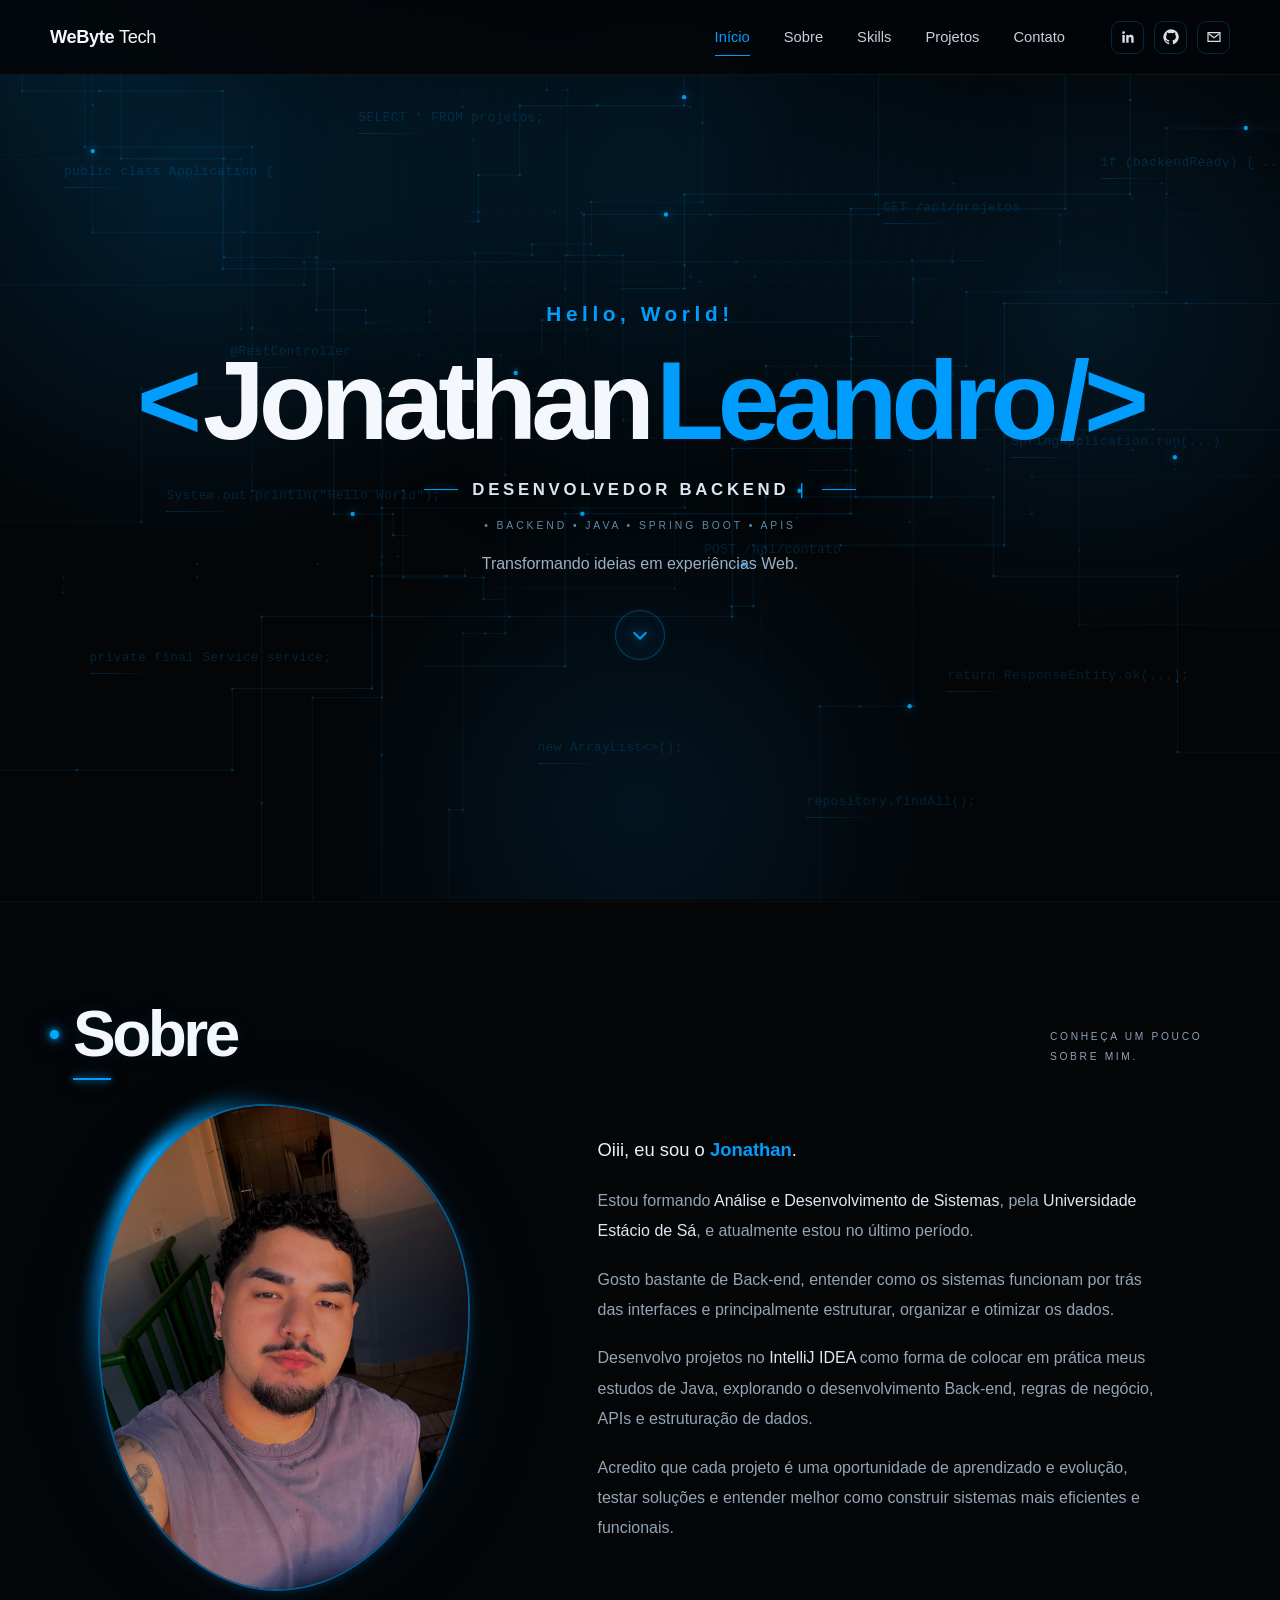
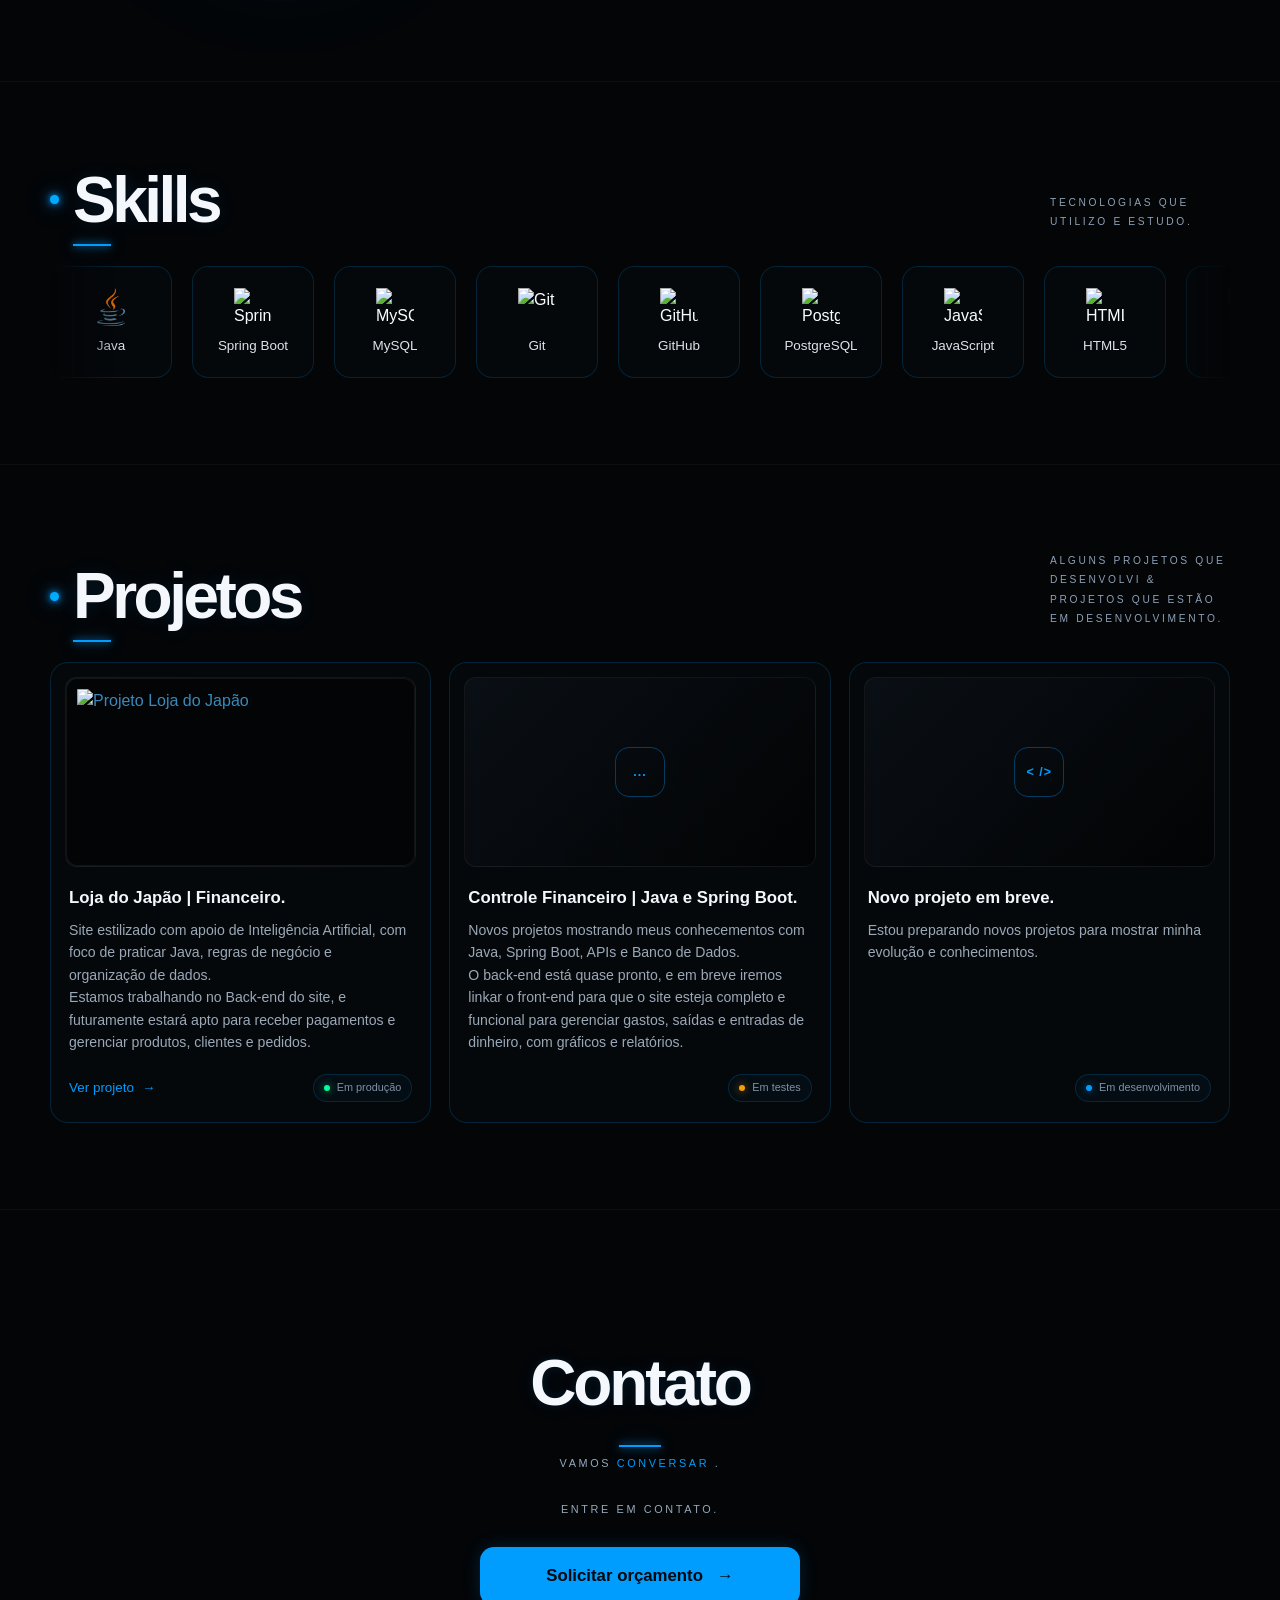
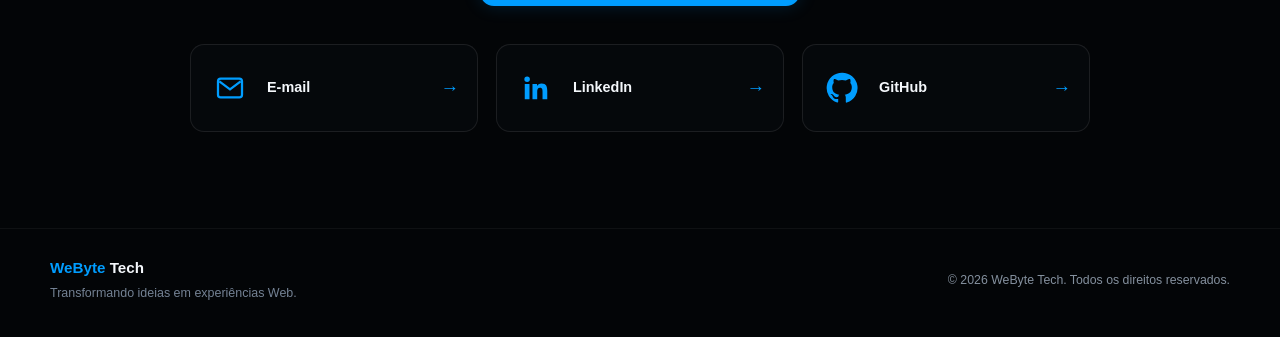
==== commit a75fe187: "novos recursos trabalhei em novos recursos do site." ====
--- a/index.html
+++ b/index.html
@@ -13,7 +13,7 @@
   <title>WeByteTech - Transformando Ideias em Experiências Web</title>
 
   <link rel="stylesheet" href="css/style.css" />
-  <link rel="icon" href="imagens/Logotipo/logotipo_webyte.png" type="image/x-icon" />
+  <link rel="icon" href="imagens/Logotipo/logo_redonda.png" type="image/x-icon" />
 </head>
 
 <body>
@@ -263,11 +263,11 @@
           <div class="about-content reveal">
 
             <p>
-              Oii! Eu sou o
+              Oiii, eu sou o
               <strong>Jonathan</strong>.
             </p>
             <p>
-              Estou formando Análise e Desenvolvimento de Sistemas, atualmente estou no último período.
+              Estou formando <span>Análise e Desenvolvimento de Sistemas</span>, pela <span>Universidade Estácio de Sá</span>, e atualmente estou no último período.
             </p>
             <p>
               Gosto bastante de Back-end, entender como os sistemas funcionam por trás das interfaces e principalmente estruturar, organizar e otimizar os dados.
@@ -660,7 +660,8 @@
 
 
               <p class="project-text">
-                Site estilizado com apoio de Inteligência Artificial, com foco de praticar Java, regras de negócio e organização de dados.
+                Site estilizado com apoio de Inteligência Artificial, com foco de praticar Java, regras de negócio e organização de dados.<br>
+                Estamos trabalhando no Back-end do site, e futuramente estará apto para receber pagamentos e gerenciar produtos, clientes e pedidos.
               </p>
 
 
@@ -708,7 +709,8 @@
               </h3>
 
               <p class="project-text">
-                Novos projetos mostrando meus conhecementos com Java e Spring Boot.
+                Novos projetos mostrando meus conhecementos com Java, Spring Boot, APIs e Banco de Dados.<br>
+                O back-end está quase pronto, e em breve iremos linkar o front-end para que o site esteja completo e funcional para gerenciar gastos, saídas e entradas de dinheiro, com gráficos e relatórios.
               </p>
 
 
--- a/css/style.css
+++ b/css/style.css
@@ -3202,4 +3202,140 @@
 .brand-light,
 .brand-mark {
     color: var(--white) !important;
+}
+
+/* =========================================
+   FUNDO ILUMINADO - WEByte Tech
+========================================= */
+
+.code-bg {
+    position: fixed;
+    inset: 0;
+    z-index: 0;
+    overflow: hidden;
+    pointer-events: none;
+
+    background:
+        radial-gradient(
+            circle at 15% 20%,
+            rgba(0, 157, 255, 0.16),
+            transparent 30%
+        ),
+        radial-gradient(
+            circle at 85% 35%,
+            rgba(0, 157, 255, 0.12),
+            transparent 28%
+        ),
+        radial-gradient(
+            circle at 50% 90%,
+            rgba(0, 157, 255, 0.10),
+            transparent 32%
+        ),
+        #030507;
+}
+
+/* Luz ambiente esquerda */
+.code-bg::before {
+    content: "";
+    position: absolute;
+
+    width: 650px;
+    height: 650px;
+
+    top: -180px;
+    left: -180px;
+
+    border-radius: 50%;
+
+    background:
+        radial-gradient(
+            circle,
+            rgba(0, 157, 255, 0.18) 0%,
+            rgba(0, 157, 255, 0.08) 30%,
+            transparent 70%
+        );
+
+    filter: blur(45px);
+
+    animation: ambient-left 9s ease-in-out infinite alternate;
+
+    z-index: 1;
+}
+
+/* Luz ambiente direita */
+.code-bg::after {
+    content: "";
+    position: absolute;
+
+    width: 700px;
+    height: 700px;
+
+    right: -220px;
+    bottom: -220px;
+
+    border-radius: 50%;
+
+    background:
+        radial-gradient(
+            circle,
+            rgba(0, 157, 255, 0.15) 0%,
+            rgba(0, 157, 255, 0.07) 32%,
+            transparent 72%
+        );
+
+    filter: blur(50px);
+
+    animation: ambient-right 11s ease-in-out infinite alternate;
+
+    z-index: 1;
+}
+
+#tech-background {
+    position: absolute;
+    inset: 0;
+
+    width: 100%;
+    height: 100%;
+
+    display: block;
+
+    z-index: 2;
+}
+
+/* =========================================
+   ANIMAÇÃO DAS LUZES
+========================================= */
+
+@keyframes ambient-left {
+    0% {
+        transform: translate(0, 0) scale(1);
+        opacity: 0.65;
+    }
+
+    50% {
+        transform: translate(100px, 80px) scale(1.08);
+        opacity: 0.85;
+    }
+
+    100% {
+        transform: translate(40px, 150px) scale(1.15);
+        opacity: 0.7;
+    }
+}
+
+@keyframes ambient-right {
+    0% {
+        transform: translate(0, 0) scale(1);
+        opacity: 0.55;
+    }
+
+    50% {
+        transform: translate(-90px, -80px) scale(1.1);
+        opacity: 0.8;
+    }
+
+    100% {
+        transform: translate(-40px, -140px) scale(1.16);
+        opacity: 0.65;
+    }
 }
